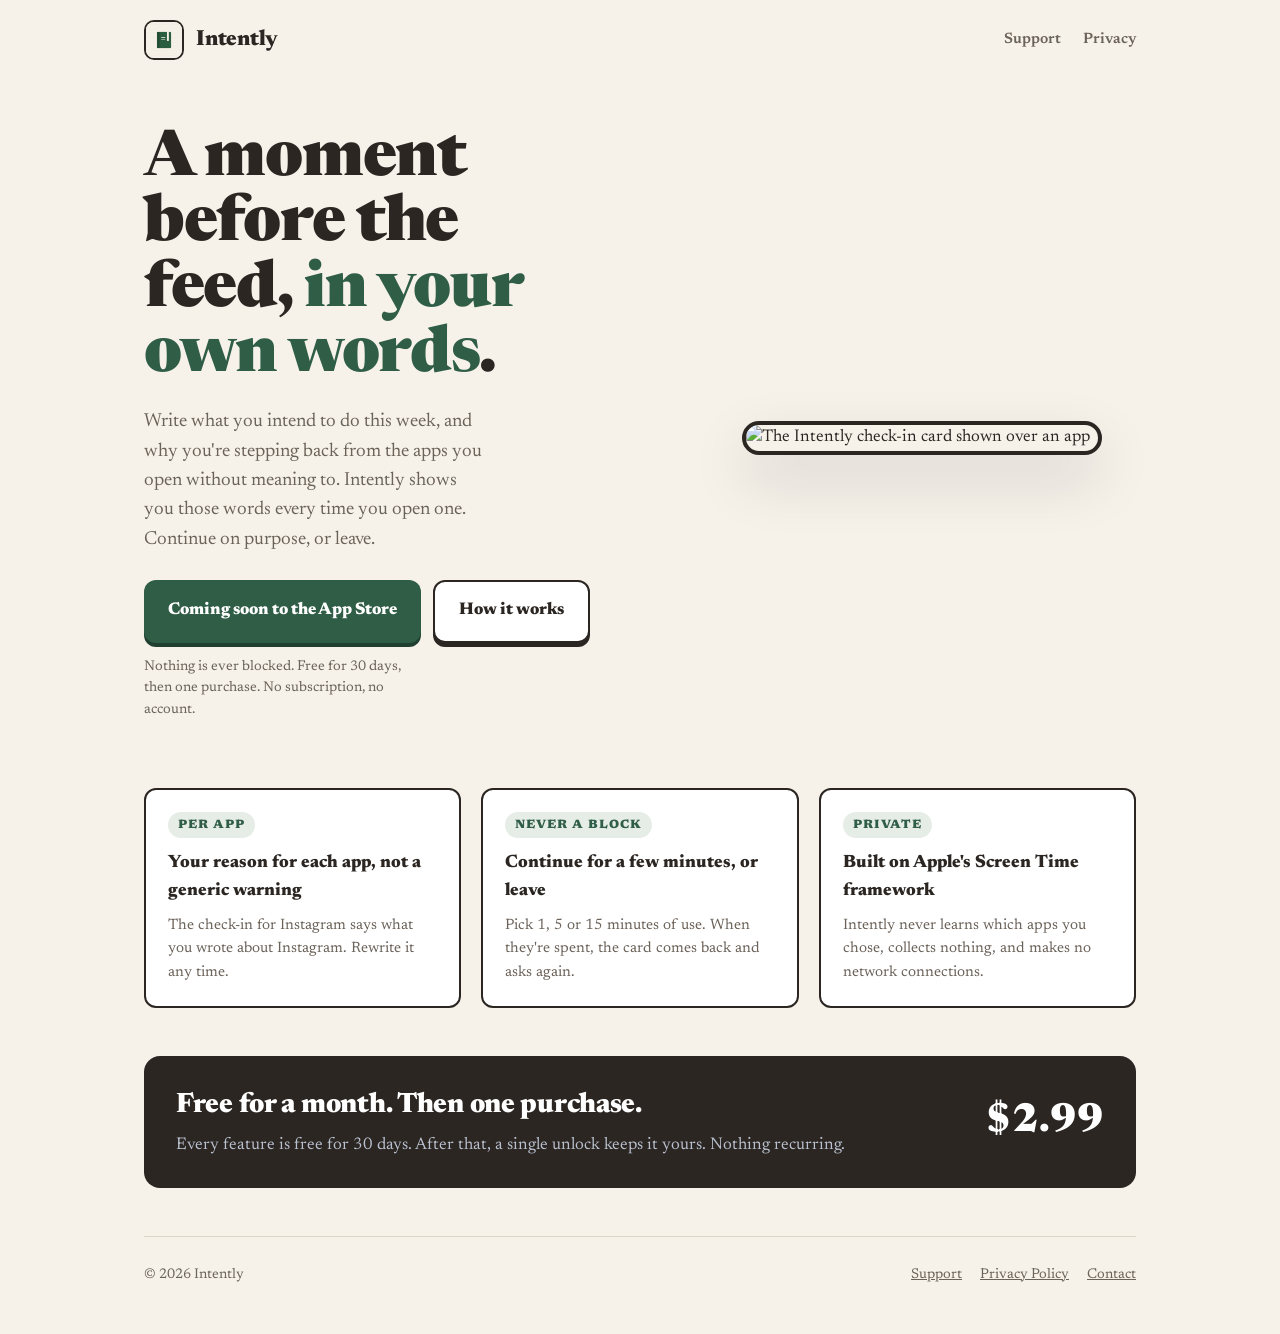
==== index.html @ 945deb1f "Publish site 2026-09-15T04:23Z" ====
<!doctype html>
<html lang="en">
<head>
<meta charset="utf-8">
<meta name="viewport" content="width=device-width, initial-scale=1">
<title>Intently · Open apps on purpose</title>
<meta name="description" content="Intently puts your own words between you and the apps you open by reflex. A check-in, never a block. Free for 30 days, then one purchase.">
<link rel="icon" href="img/icon.png">
<link rel="preconnect" href="https://fonts.googleapis.com">
<link rel="stylesheet" href="https://fonts.googleapis.com/css2?family=Newsreader:ital,opsz,wght@0,6..72,400;0,6..72,600;1,6..72,400&family=Source+Sans+3:wght@400;600&display=swap">
<link rel="stylesheet" href="style.css">
</head>
<body>
<div class="wrap">
  <header class="nav">
    <a class="brand" href="./"><img src="img/icon.png" alt=""><span>Intently</span></a>
    <nav><a href="support.html">Support</a><a href="privacy.html">Privacy</a></nav>
  </header>

  <section class="hero">
    <div>
      <h1>A moment before the feed, <em>in your own words</em>.</h1>
      <p>Write what you intend to do this week, and why you're stepping back from the apps you open without meaning to. Intently shows you those words every time you open one. Continue on purpose, or leave.</p>
      <div class="actions">
        <a class="cta" href="#">Coming soon to the App Store</a>
        <a class="cta ghost" href="support.html">How it works</a>
      </div>
      <p class="note">Nothing is ever blocked. Free for 30 days, then one purchase. No subscription, no account.</p>
    </div>
    <img class="phone" src="img/01-checkin.png" alt="The Intently check-in card shown over an app">
  </section>

  <section class="features">
    <div class="card">
      <span class="eyebrow">Per app</span>
      <h3>Your reason for each app, not a generic warning</h3>
      <p>The check-in for Instagram says what you wrote about Instagram. Rewrite it any time.</p>
    </div>
    <div class="card">
      <span class="eyebrow">Never a block</span>
      <h3>Continue for a few minutes, or leave</h3>
      <p>Pick 1, 5 or 15 minutes of use. When they're spent, the card comes back and asks again.</p>
    </div>
    <div class="card">
      <span class="eyebrow">Private</span>
      <h3>Built on Apple's Screen Time framework</h3>
      <p>Intently never learns which apps you chose, collects nothing, and makes no network connections.</p>
    </div>
  </section>

  <section class="pricing">
    <div>
      <h2>Free for a month. Then one purchase.</h2>
      <p>Every feature is free for 30 days. After that, a single unlock keeps it yours. Nothing recurring.</p>
    </div>
    <div class="price">$2.99</div>
  </section>

  <footer>
    <div>© 2026 Intently</div>
    <nav><a href="support.html">Support</a><a href="privacy.html">Privacy Policy</a><a href="support.html#contact">Contact</a></nav>
  </footer>
</div>
</body>
</html>
---- style.css ----
:root {
  --ground: #f6f2ea; --surface: #ffffff; --ink: #2b2622; --muted: #6b6259;
  --primary: #2f5d46; --primary-soft: #e6ece6; --line: #ddd5c8;
  --radius: 12px;
}
* { box-sizing: border-box; }
html { color-scheme: light; }
body { margin: 0; background: var(--ground); color: var(--ink);
  font-family: "Newsreader", Georgia, "Times New Roman", serif; font-size: 17px; line-height: 1.55; }
a { color: var(--primary); }
a:hover { color: #27503c; }
.wrap { max-width: 1040px; margin: 0 auto; padding: 0 24px; }
.nav { display: flex; align-items: center; justify-content: space-between; padding: 20px 0; }
.brand { display: flex; align-items: center; gap: 12px; text-decoration: none; color: var(--ink); }
.brand img { width: 40px; height: 40px; border-radius: 10px; border: 2px solid var(--ink); }
.brand span { font-weight: 900;  letter-spacing: -0.01em; font-size: 22px; }
.nav nav { display: flex; gap: 22px; font-weight: 600; font-size: 15px; }
.nav nav a { color: var(--muted); text-decoration: none; }
.nav nav a:hover { color: var(--ink); }
.hero { display: grid; grid-template-columns: 1.1fr 0.9fr; gap: 40px; align-items: center; padding: 48px 0 24px; }
.hero h1 { font-weight: 900;  font-size: clamp(38px, 6vw, 64px); line-height: 1.02; letter-spacing: -0.02em; margin: 0 0 18px; text-wrap: balance; }
.hero h1 em { font-style: normal; color: var(--primary); }
.hero p { font-size: 19px; color: var(--muted); max-width: 34ch; margin: 0 0 26px; }
.cta { display: inline-flex; align-items: center; gap: 10px; background: var(--primary); color: #fff; text-decoration: none;
  font-weight: 800; font-size: 17px; padding: 16px 24px; border-radius: var(--radius); box-shadow: 0 4px 0 #1f3f30; }
.cta:hover { color: #fff; background: #27503c; }
.cta.ghost { background: var(--surface); color: var(--ink); border: 2px solid var(--ink); box-shadow: 0 4px 0 var(--ink); }
.cta.ghost:hover { color: var(--ink); background: var(--primary-soft); }
.hero .actions { display: flex; gap: 12px; flex-wrap: wrap; }
.hero .note { font-size: 14px; color: var(--muted); margin-top: 14px; }
.phone { width: 100%; max-width: 360px; margin: 0 auto; display: block; border-radius: 40px; border: 4px solid var(--ink); box-shadow: 0 24px 60px rgba(20,23,28,0.14); }
.strip { display: grid; grid-template-columns: repeat(3, 1fr); gap: 20px; padding: 40px 0; }
.strip img { width: 100%; border-radius: 28px; border: 3px solid var(--ink); }
.features { display: grid; grid-template-columns: repeat(3, 1fr); gap: 20px; padding: 16px 0 40px; }
.card { background: var(--surface); border: 2px solid var(--ink); border-radius: var(--radius); padding: 22px; }
.card h3 { margin: 0 0 8px; font-size: 18px; font-weight: 800; }
.card p { margin: 0; color: var(--muted); font-size: 15px; }
.eyebrow { display: inline-block; font-size: 12px; font-weight: 800; letter-spacing: 0.08em; text-transform: uppercase; color: var(--primary); background: var(--primary-soft); padding: 4px 10px; border-radius: 999px; margin-bottom: 12px; }
.pricing { display: flex; align-items: center; justify-content: space-between; gap: 24px; background: var(--ink); color: #fff; border-radius: 16px; padding: 28px 32px; margin: 8px 0 48px; }
.pricing h2 { margin: 0 0 6px; font-weight: 900;  font-size: 28px; letter-spacing: -0.01em; }
.pricing p { margin: 0; color: #b9c0cf; }
.pricing .price { font-weight: 900;  font-size: 40px; white-space: nowrap; }
footer { border-top: 1px solid var(--line); padding: 28px 0 48px; color: var(--muted); font-size: 14px; display: flex; justify-content: space-between; gap: 16px; flex-wrap: wrap; }
footer nav { display: flex; gap: 18px; }
footer a { color: var(--muted); }
.doc { max-width: 720px; margin: 0 auto; padding: 24px 24px 64px; }
.doc h1 { font-weight: 900;  font-size: 40px; letter-spacing: -0.02em; margin: 24px 0 6px; line-height: 1.05; }
.doc .meta { color: var(--muted); font-size: 15px; margin-bottom: 28px; }
.doc h2 { font-size: 22px; font-weight: 800; margin: 34px 0 10px; }
.doc h3 { font-size: 17px; font-weight: 800; margin: 24px 0 6px; }
.doc p, .doc li { font-size: 17px; }
.doc .lede { font-size: 21px; font-weight: 700; }
.doc ol { padding-left: 22px; }
.doc .faq dt { font-weight: 800; margin-top: 22px; }
.doc .faq dd { margin: 6px 0 0; color: #2b3038; }
.doc .contact { background: var(--surface); border: 2px solid var(--ink); border-radius: var(--radius); padding: 18px 20px; margin-top: 32px; }
@media (max-width: 800px) {
  .hero { grid-template-columns: 1fr; padding-top: 24px; }
  .hero .phone { max-width: 280px; }
  .strip, .features { grid-template-columns: 1fr; }
  .pricing { flex-direction: column; align-items: flex-start; }
  .nav nav { gap: 14px; }
}
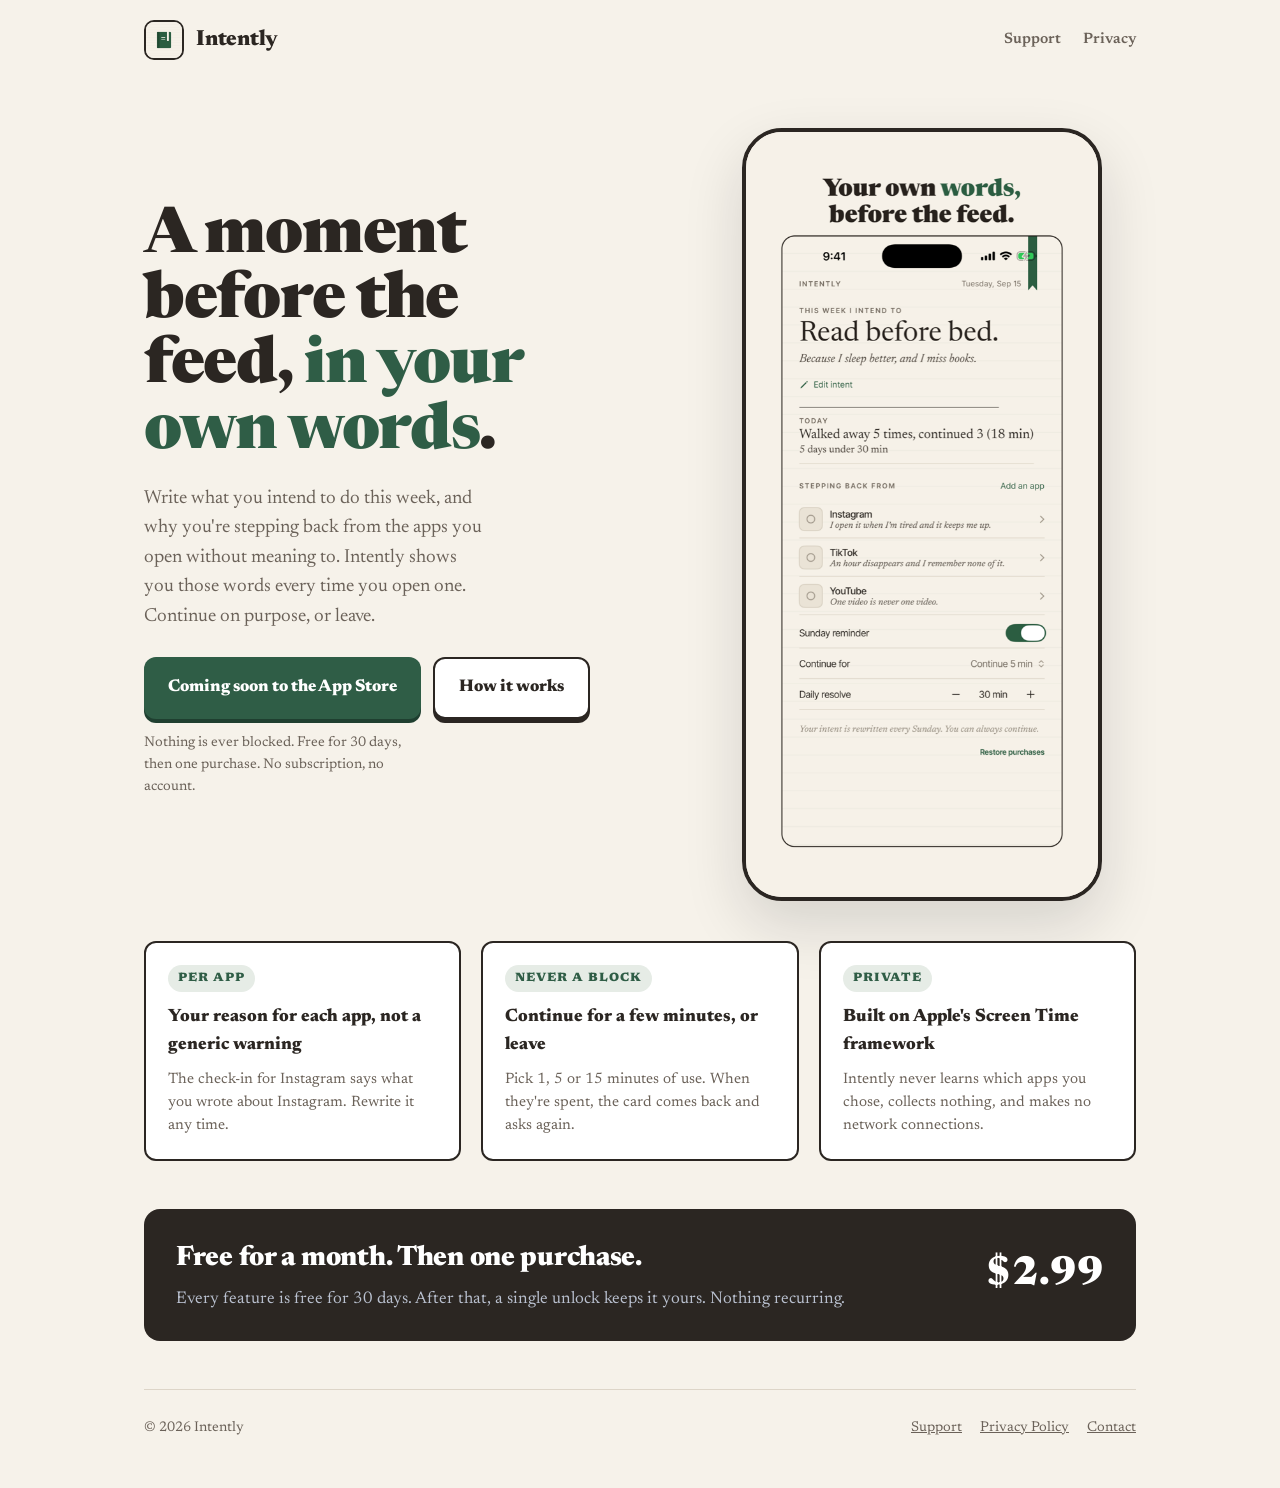
==== commit 0f3a03dc: "Publish site 2026-09-15T21:34Z" ====
--- a/index.html
+++ b/index.html
@@ -27,7 +27,7 @@
       </div>
       <p class="note">Nothing is ever blocked. Free for 30 days, then one purchase. No subscription, no account.</p>
     </div>
-    <img class="phone" src="img/01-checkin.png" alt="The Intently check-in card shown over an app">
+    <img class="phone" src="img/01-home.png" alt="The Intently home screen: this week’s intent, today’s count, and the apps you are stepping back from">
   </section>
 
   <section class="features">
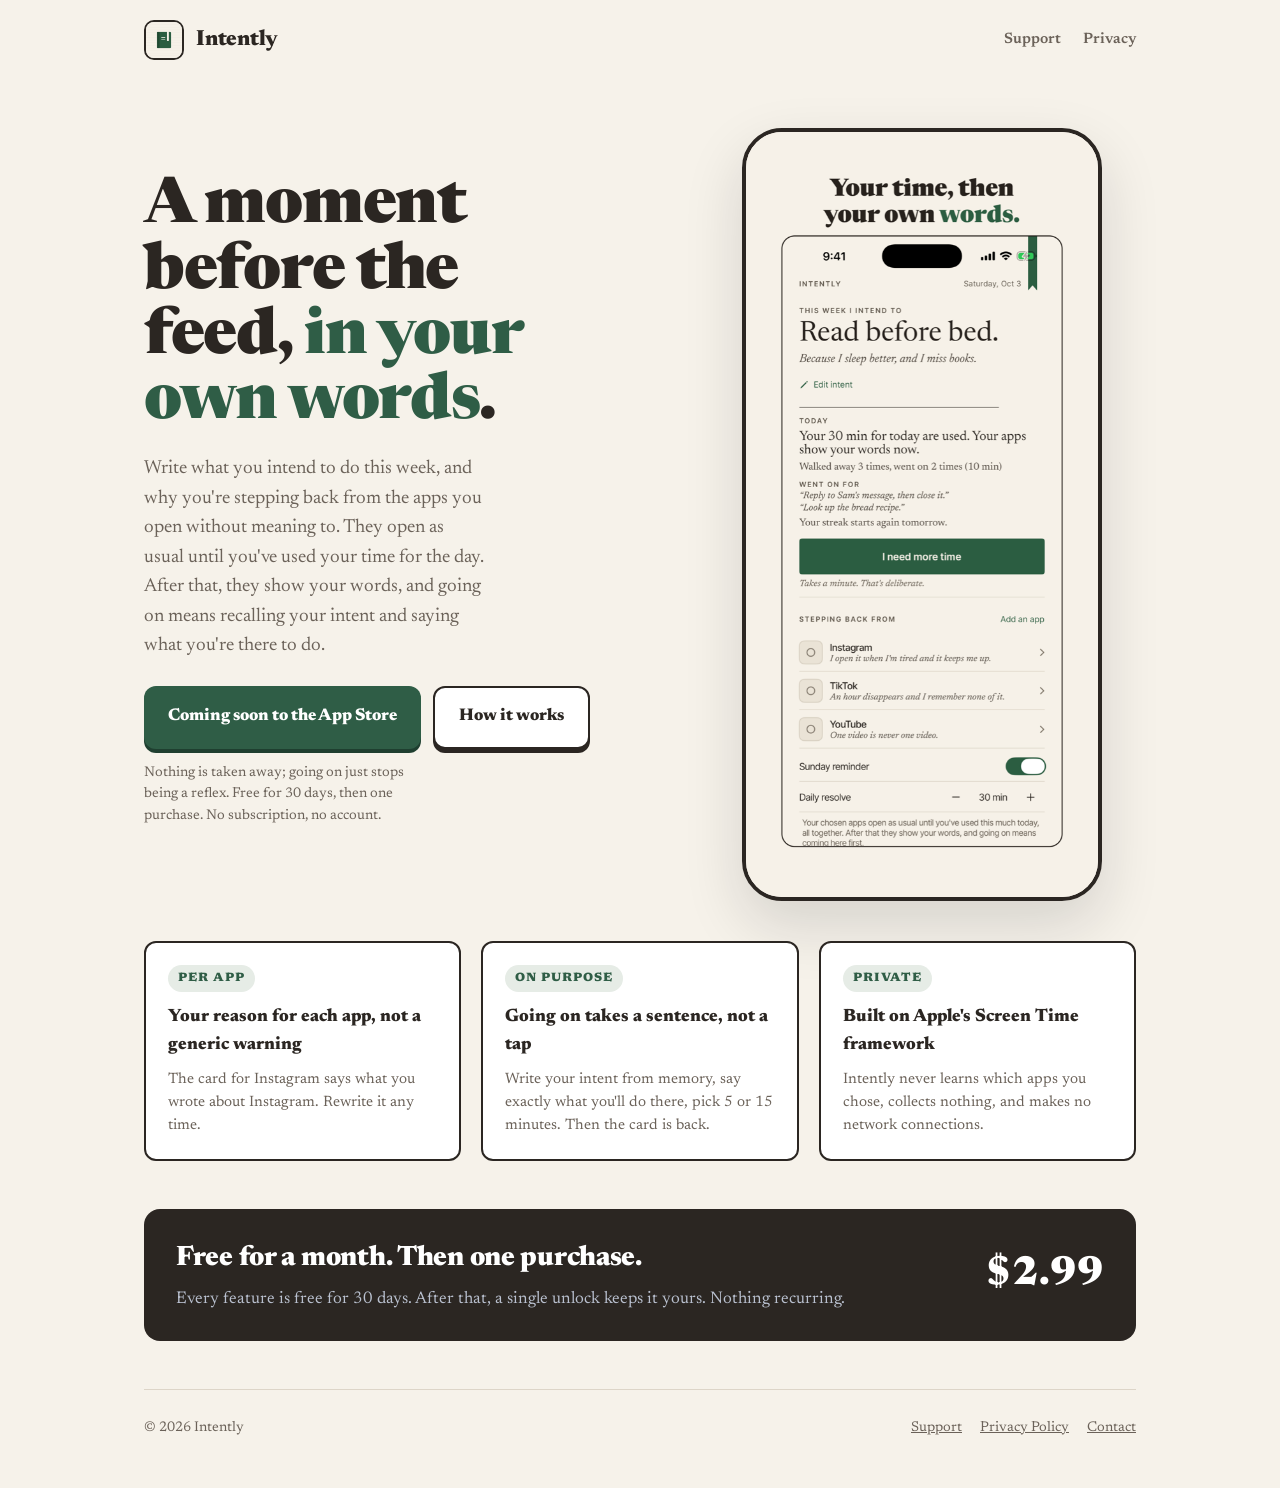
==== commit 61a71e4c: "Publish site 2026-10-03T14:12Z" ====
--- a/index.html
+++ b/index.html
@@ -20,12 +20,12 @@
   <section class="hero">
     <div>
       <h1>A moment before the feed, <em>in your own words</em>.</h1>
-      <p>Write what you intend to do this week, and why you're stepping back from the apps you open without meaning to. Intently shows you those words every time you open one. Continue on purpose, or leave.</p>
+      <p>Write what you intend to do this week, and why you're stepping back from the apps you open without meaning to. They open as usual until you've used your time for the day. After that, they show your words, and going on means recalling your intent and saying what you're there to do.</p>
       <div class="actions">
         <a class="cta" href="#">Coming soon to the App Store</a>
         <a class="cta ghost" href="support.html">How it works</a>
       </div>
-      <p class="note">Nothing is ever blocked. Free for 30 days, then one purchase. No subscription, no account.</p>
+      <p class="note">Nothing is taken away; going on just stops being a reflex. Free for 30 days, then one purchase. No subscription, no account.</p>
     </div>
     <img class="phone" src="img/01-home.png" alt="The Intently home screen: this week’s intent, today’s count, and the apps you are stepping back from">
   </section>
@@ -34,12 +34,12 @@
     <div class="card">
       <span class="eyebrow">Per app</span>
       <h3>Your reason for each app, not a generic warning</h3>
-      <p>The check-in for Instagram says what you wrote about Instagram. Rewrite it any time.</p>
+      <p>The card for Instagram says what you wrote about Instagram. Rewrite it any time.</p>
     </div>
     <div class="card">
-      <span class="eyebrow">Never a block</span>
-      <h3>Continue for a few minutes, or leave</h3>
-      <p>Pick 1, 5 or 15 minutes of use. When they're spent, the card comes back and asks again.</p>
+      <span class="eyebrow">On purpose</span>
+      <h3>Going on takes a sentence, not a tap</h3>
+      <p>Write your intent from memory, say exactly what you'll do there, pick 5 or 15 minutes. Then the card is back.</p>
     </div>
     <div class="card">
       <span class="eyebrow">Private</span>
